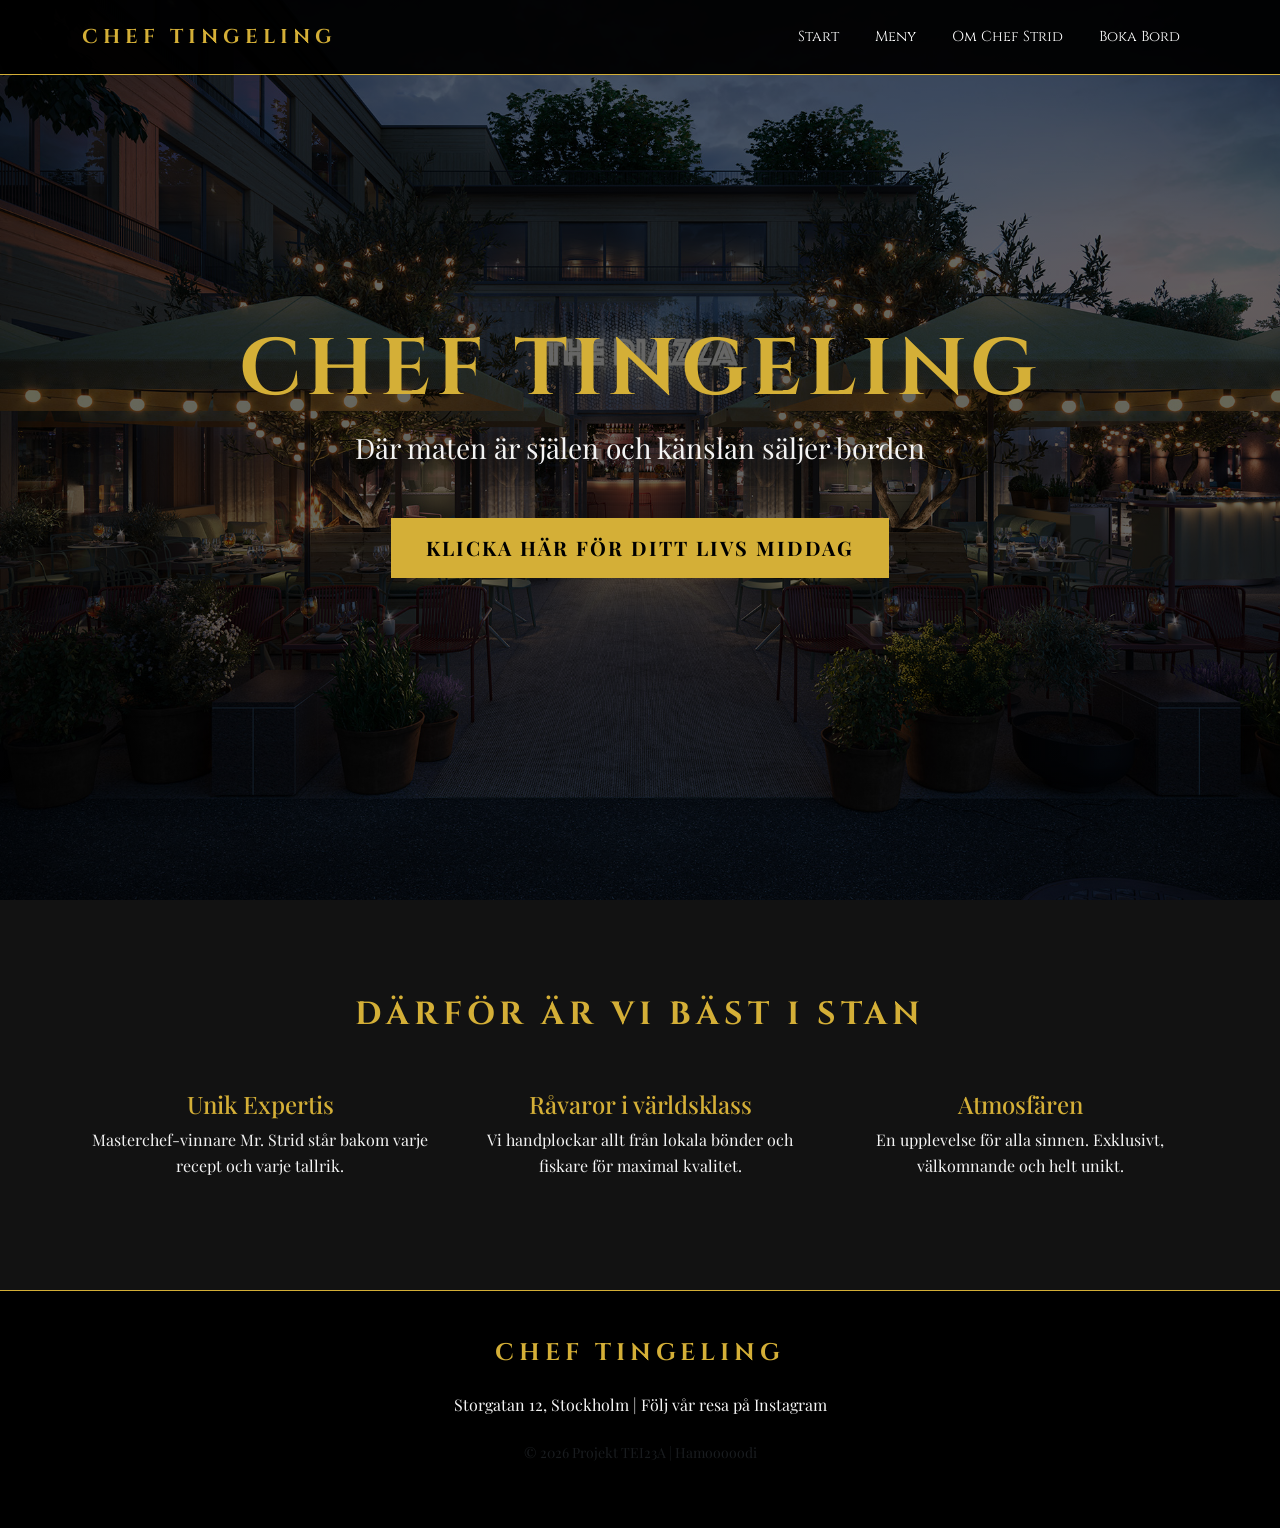
==== index.html @ b843fbf4 "klar" ====
<!DOCTYPE html>
<html lang="sv">
<head>
    <meta charset="UTF-8">
    <meta name="viewport" content="width=device-width, initial-scale=1.0">
    <title>Chef Tingeling | Välkommen</title>
    <link href="https://cdn.jsdelivr.net/npm/bootstrap@5.3.0/dist/css/bootstrap.min.css" rel="stylesheet">
    <link rel="stylesheet" href="style.css">
    <link rel="stylesheet" href="bilder.css">
</head>
<body>
    <header id="header-nav"></header>

    <section class="hero-section">
        <div class="container">
            <h1 class="text-logo display-1 mb-2">Chef Tingeling</h1>
            <p class="fs-3 fw-light mb-5">Där maten är själen och känslan säljer borden</p>
            <a href="Hitta-oss.html" class="btn btn-gold btn-lg">Klicka här för ditt livs middag</a>
        </div>
    </section>

    <section class="container py-5 my-5">
        <div class="row text-center mb-5">
            <div class="col-12"><h2 class="text-logo">Därför är vi bäst i stan</h2></div>
        </div>
        <div class="row g-4 text-center">
            <div class="col-md-4">
                <h4 class="text-gold">Unik Expertis</h4>
                <p>Masterchef-vinnare Mr. Strid står bakom varje recept och varje tallrik.</p>
            </div>
            <div class="col-md-4">
                <h4 class="text-gold">Råvaror i världsklass</h4>
                <p>Vi handplockar allt från lokala bönder och fiskare för maximal kvalitet.</p>
            </div>
            <div class="col-md-4">
                <h4 class="text-gold">Atmosfären</h4>
                <p>En upplevelse för alla sinnen. Exklusivt, välkomnande och helt unikt.</p>
            </div>
        </div>
    </section>

    <footer id="main-footer"></footer>
    <script src="init.js"></script>
</body>
</html>
---- style.css ----
@import url('https://fonts.googleapis.com/css2?family=Cinzel:wght@400;700&family=Playfair+Display:ital,wght@0,400;1,700&display=swap');

:root {
    --gold: #d4af37;
    --dark-bg: #121212;
    --text-light: #f4f4f4;
}

body {
    background-color: var(--dark-bg);
    color: var(--text-light);
    font-family: 'Playfair Display', serif;
    margin: 0;
    line-height: 1.6;
}

/* Den guldiga text-loggan */
.text-logo {
    font-family: 'Cinzel', serif;
    color: var(--gold);
    text-transform: uppercase;
    letter-spacing: 5px;
    font-weight: 700;
}

h1, h2, h3, .nav-link {
    font-family: 'Cinzel', serif;
}

.text-gold { color: var(--gold); }

/* Knappar */
.btn-gold {
    background-color: var(--gold);
    color: #000 !important;
    font-weight: bold;
    border-radius: 0;
    padding: 15px 35px;
    text-transform: uppercase;
    letter-spacing: 2px;
    transition: 0.4s all ease;
    border: none;
}

.btn-gold:hover {
    background-color: #fff;
    transform: translateY(-3px);
    box-shadow: 0 10px 20px rgba(212, 175, 55, 0.3);
}

.navbar {
    background-color: rgba(0, 0, 0, 0.95) !important;
    border-bottom: 1px solid var(--gold);
}

.nav-link {
    color: #fff !important;
    margin: 0 10px;
    font-size: 0.9rem;
}

.nav-link:hover {
    color: var(--gold) !important;
}

/* Meny-kort */
.menu-item {
    border-bottom: 1px solid rgba(212, 175, 55, 0.2);
    padding: 20px 0;
}
---- bilder.css ----
/* STARTSIDANS HERO */
.hero-section {
    background: linear-gradient(rgba(0,0,0,0.6), rgba(0,0,0,0.6)), url('utsida.jpg') no-repeat center center;
    background-size: cover;
    background-attachment: fixed;
    height: 100vh;
    display: flex;
    align-items: center;
    justify-content: center;
    text-align: center;
}

/* MATBILDEN PÅ MENYN */
.menu-img {
    width: 100%;
    height: 450px;
    object-fit: cover;
    border: 2px solid var(--gold);
    box-shadow: 0 15px 40px rgba(0,0,0,0.5);
}

/* CHEFENS PORTRÄTT */
.chef-portrait {
    width: 100%;
    border: 1px solid var(--gold);
    padding: 10px;
    background-color: #1a1a1a;
    box-shadow: 0 20px 50px rgba(0,0,0,0.6);
}
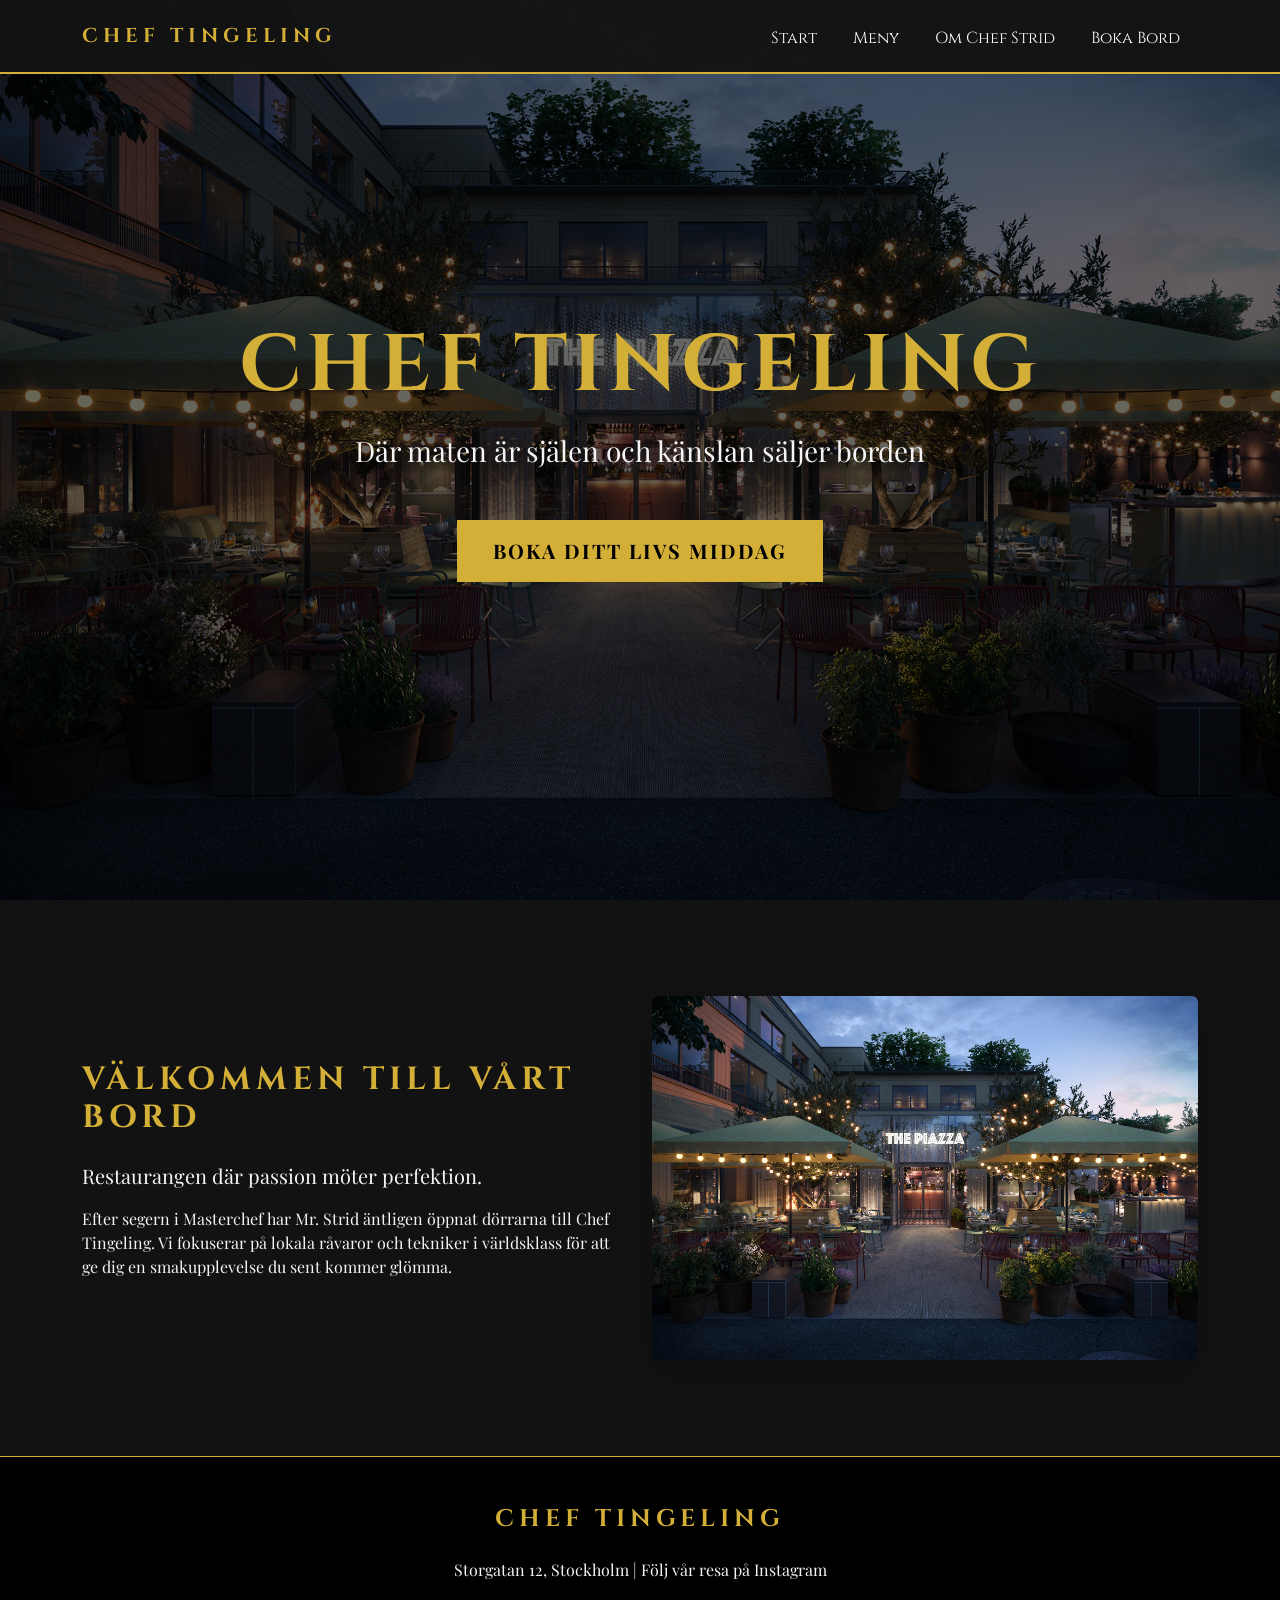
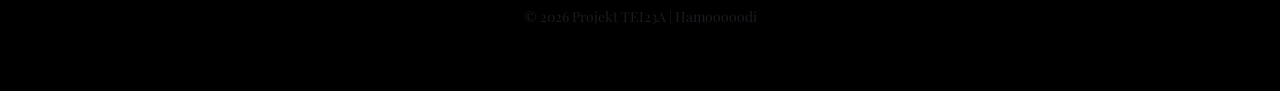
==== commit aad941c9: "njkbhk" ====
--- a/index.html
+++ b/index.html
@@ -3,43 +3,42 @@
 <head>
     <meta charset="UTF-8">
     <meta name="viewport" content="width=device-width, initial-scale=1.0">
-    <title>Chef Tingeling | Välkommen</title>
+    <meta name="description" content="Välkommen till restaurang Chef Tingeling i Stockholm. Drivs av Masterchef-vinnaren Mr. Strid. Boka ditt bord för en oförglömlig smakupplevelse.">
+    <title>Chef Tingeling | Lyxrestaurang i Stockholm</title>
     <link href="https://cdn.jsdelivr.net/npm/bootstrap@5.3.0/dist/css/bootstrap.min.css" rel="stylesheet">
     <link rel="stylesheet" href="style.css">
     <link rel="stylesheet" href="bilder.css">
 </head>
 <body>
-    <header id="header-nav"></header>
+    <a class="skip-link" href="#main-content">Hoppa till huvudinnehållet</a>
 
-    <section class="hero-section">
-        <div class="container">
-            <h1 class="text-logo display-1 mb-2">Chef Tingeling</h1>
-            <p class="fs-3 fw-light mb-5">Där maten är själen och känslan säljer borden</p>
-            <a href="Hitta-oss.html" class="btn btn-gold btn-lg">Klicka här för ditt livs middag</a>
-        </div>
-    </section>
+    <div id="header-nav"></div>
 
-    <section class="container py-5 my-5">
-        <div class="row text-center mb-5">
-            <div class="col-12"><h2 class="text-logo">Därför är vi bäst i stan</h2></div>
-        </div>
-        <div class="row g-4 text-center">
-            <div class="col-md-4">
-                <h4 class="text-gold">Unik Expertis</h4>
-                <p>Masterchef-vinnare Mr. Strid står bakom varje recept och varje tallrik.</p>
+    <main id="main-content">
+        <section class="hero-section" aria-label="Välkomstskärm och introduktion">
+            <div class="container text-center">
+                <h1 class="text-logo display-1 mb-3">Chef Tingeling</h1>
+                <p class="fs-3 fw-light mb-5">Där maten är själen och känslan säljer borden</p>
+                <a href="Hitta-oss.html" class="btn btn-gold btn-lg" tabindex="0">Boka ditt livs middag</a>
             </div>
-            <div class="col-md-4">
-                <h4 class="text-gold">Råvaror i världsklass</h4>
-                <p>Vi handplockar allt från lokala bönder och fiskare för maximal kvalitet.</p>
+        </section>
+
+        <section class="container section-padding py-5 my-5">
+            <div class="row align-items-center">
+                <div class="col-lg-6 mb-4 mb-lg-0">
+                    <h2 class="text-logo mb-4">Välkommen till vårt bord</h2>
+                    <p class="lead">Restaurangen där passion möter perfektion.</p>
+                    <p>Efter segern i Masterchef har Mr. Strid äntligen öppnat dörrarna till Chef Tingeling. Vi fokuserar på lokala råvaror och tekniker i världsklass för att ge dig en smakupplevelse du sent kommer glömma.</p>
+                </div>
+                <div class="col-lg-6">
+                    <img src="utsida.jpg" alt="Exteriörbild av restaurangen Chef Tingeling i kvällsbelysning med varma guldiga lampor som lyser upp fönstren" class="img-fluid rounded shadow-lg" width="600" height="400">
+                </div>
             </div>
-            <div class="col-md-4">
-                <h4 class="text-gold">Atmosfären</h4>
-                <p>En upplevelse för alla sinnen. Exklusivt, välkomnande och helt unikt.</p>
-            </div>
-        </div>
-    </section>
+        </section>
+    </main>
 
-    <footer id="main-footer"></footer>
+    <div id="main-footer"></div>
+    
     <script src="init.js"></script>
 </body>
 </html>
--- a/style.css
+++ b/style.css
@@ -11,10 +11,8 @@
     color: var(--text-light);
     font-family: 'Playfair Display', serif;
     margin: 0;
-    line-height: 1.6;
 }
 
-/* Den guldiga text-loggan */
 .text-logo {
     font-family: 'Cinzel', serif;
     color: var(--gold);
@@ -23,11 +21,54 @@
     font-weight: 700;
 }
 
-h1, h2, h3, .nav-link {
+h1, h2, h3, h4, .nav-link {
     font-family: 'Cinzel', serif;
 }
 
 .text-gold { color: var(--gold); }
+
+/* A-KRAV: Skip-to-content länk för tangentbordsnavigering */
+.skip-link {
+    position: absolute;
+    top: -100px;
+    left: 0;
+    background: var(--gold);
+    color: black;
+    padding: 10px 20px;
+    z-index: 9999;
+    font-family: 'Cinzel', serif;
+    font-weight: bold;
+    text-decoration: none;
+    transition: top 0.2s ease;
+}
+
+.skip-link:focus {
+    top: 0; /* Visas bara när den får fokus via Tab */
+}
+
+/* A-KRAV: Tydlig visuell fokusram runt ALLA aktiva element vid tabbing */
+input:focus-visible, 
+select:focus-visible, 
+textarea:focus-visible, 
+.btn:focus-visible, 
+.nav-link:focus-visible,
+a:focus-visible {
+    outline: 3px solid var(--gold) !important;
+    outline-offset: 4px !important;
+}
+
+/* Gömmer text för vanliga ögat men behåller den för skärmläsare (A-KRAV för a11y) */
+.visually-hidden {
+    position: absolute !important;
+    width: 15px !important;
+    height: 15px !important;
+    padding: 0 !important;
+    margin: -1px !important;
+    overflow: hidden !important;
+    clip: rect(0, 0, 0, 0) !important;
+    white-space: nowrap !important;
+    border: 0 !important;
+}
 
 /* Knappar */
 .btn-gold {
@@ -38,32 +79,46 @@
     padding: 15px 35px;
     text-transform: uppercase;
     letter-spacing: 2px;
-    transition: 0.4s all ease;
-    border: none;
+    transition: 0.3s all ease;
+    text-decoration: none;
 }
 
 .btn-gold:hover {
     background-color: #fff;
     transform: translateY(-3px);
-    box-shadow: 0 10px 20px rgba(212, 175, 55, 0.3);
 }
 
 .navbar {
-    background-color: rgba(0, 0, 0, 0.95) !important;
-    border-bottom: 1px solid var(--gold);
+    background-color: rgba(18, 18, 18, 0.95) !important;
+    border-bottom: 2px solid var(--gold);
 }
 
+/* C/A-KRAV: Animerad navbar med snygg glidande effekt */
 .nav-link {
-    color: #fff !important;
+    color: white !important;
     margin: 0 10px;
-    font-size: 0.9rem;
+    position: relative;
+    padding-bottom: 5px;
 }
 
-.nav-link:hover {
-    color: var(--gold) !important;
+.nav-link::after {
+    content: '';
+    position: absolute;
+    width: 100%;
+    transform: scaleX(0);
+    height: 2px;
+    bottom: 0;
+    left: 0;
+    background-color: var(--gold);
+    transform-origin: bottom right;
+    transition: transform 0.3s ease-out;
 }
 
-/* Meny-kort */
+.nav-link:hover::after, .nav-link:focus-visible::after {
+    transform: scaleX(1);
+    transform-origin: bottom left;
+}
+
 .menu-item {
     border-bottom: 1px solid rgba(212, 175, 55, 0.2);
     padding: 20px 0;
